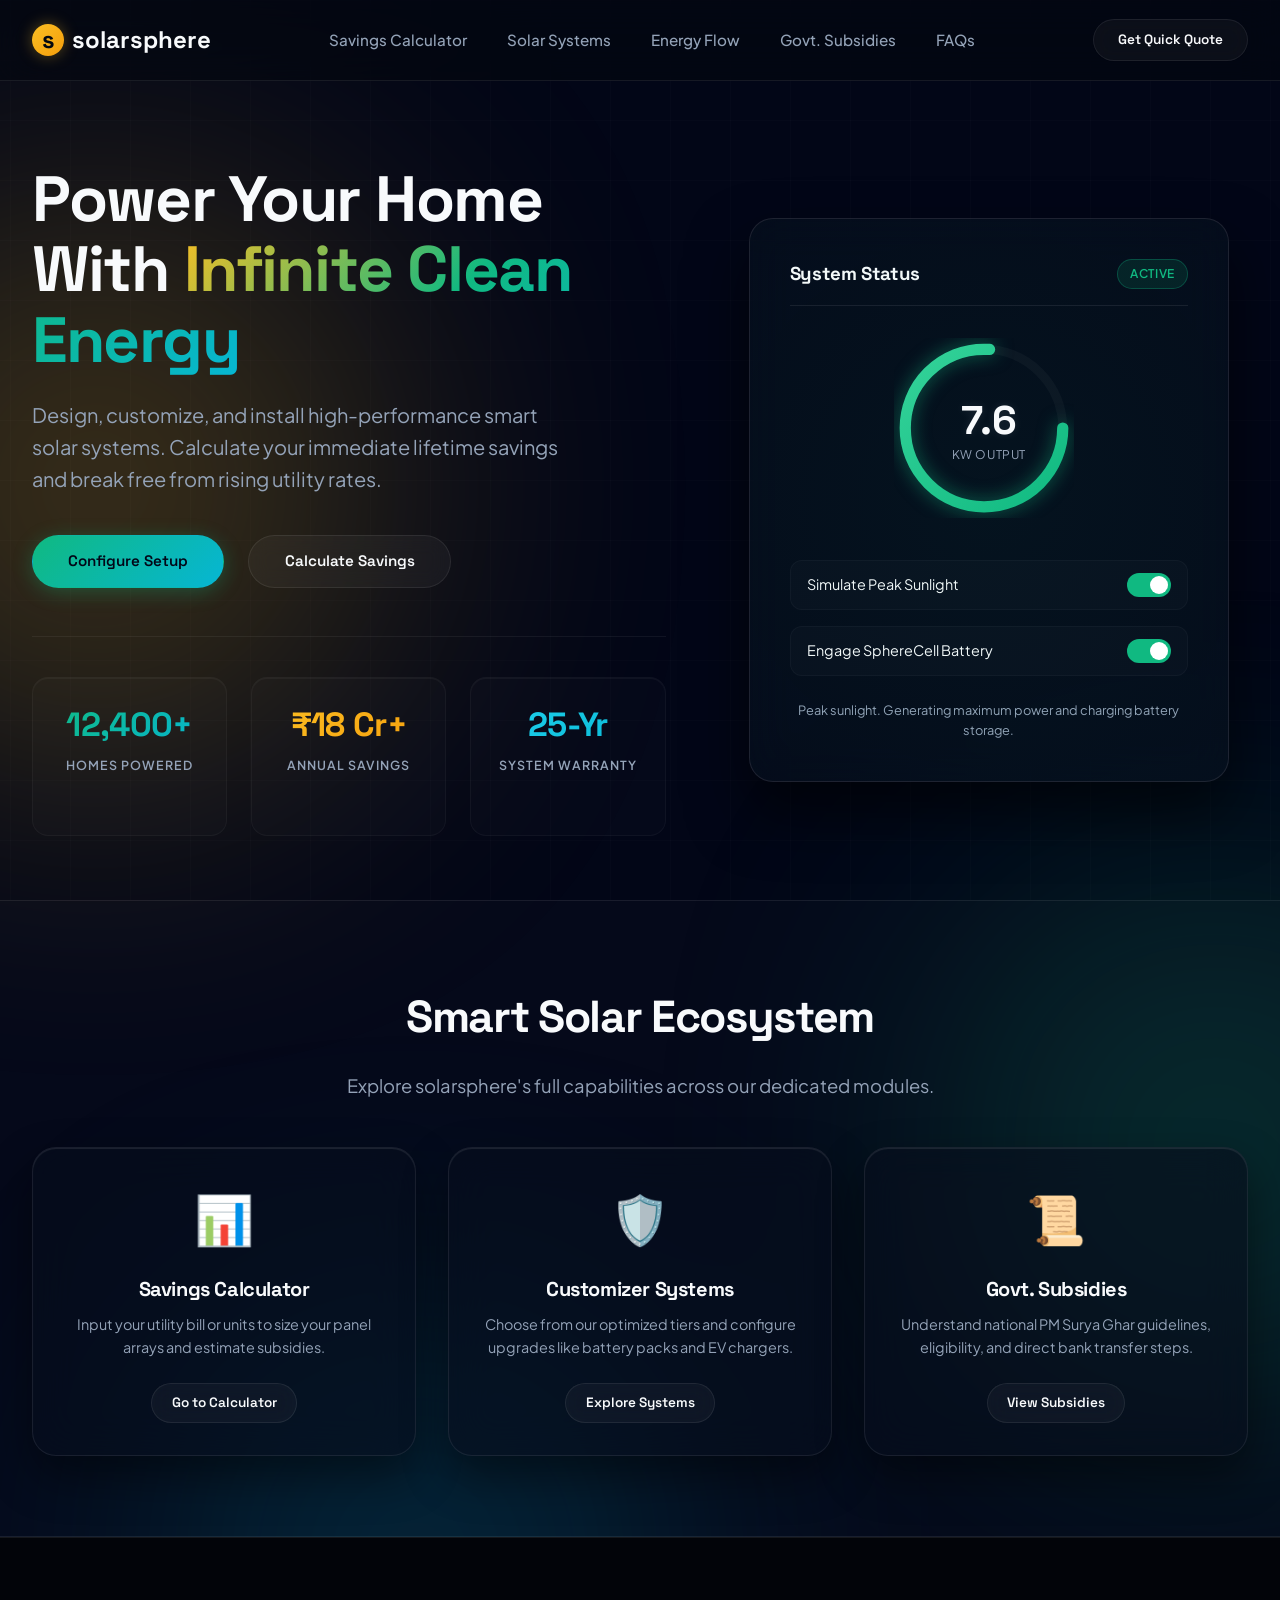
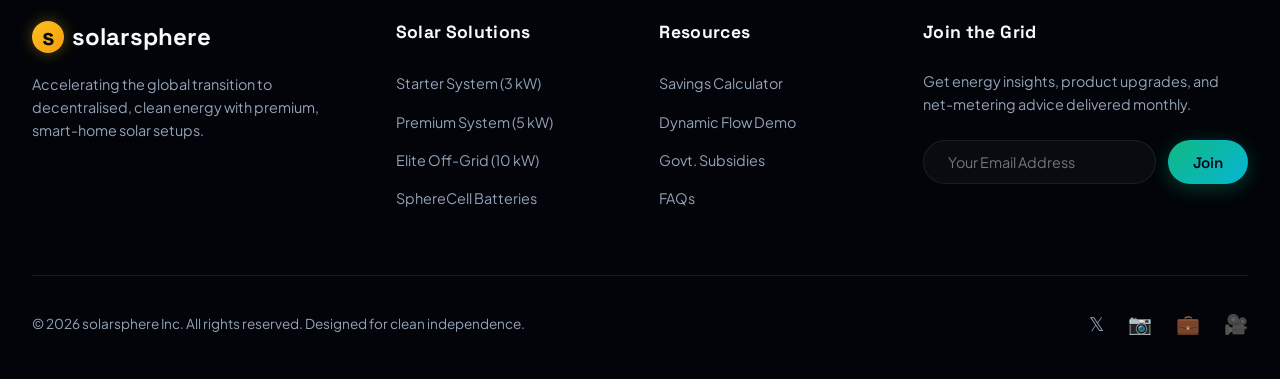
==== index.html @ b98ffb91 "feat: complete visual modernization of solarsphere e-commerce multi-page solar site in INR" ====
<!DOCTYPE html>
<html lang="en">
<head>
  <meta charset="UTF-8">
  <meta name="viewport" content="width=device-width, initial-scale=1.0">
  <meta name="description" content="Explore and purchase high-efficiency, premium solar setups with solarsphere. Calculate your savings, customize your off-grid system, and schedule a professional installation.">
  <title>solarsphere | Premium Home Solar & Energy Storage Systems</title>
  <link rel="stylesheet" href="styles.css?v=2.0">
</head>
<body>

  <!-- Background Glowing Orbs -->
  <div class="glow-orb orb-1"></div>
  <div class="glow-orb orb-2"></div>
  <div class="glow-orb orb-3"></div>

  <!-- HEADER / NAVIGATION -->
  <header>
    <div class="container nav-container">
      <a href="index.html" class="logo">
        <div class="logo-icon">s</div>
        <span>solarsphere</span>
      </a>
      <ul class="nav-links">
        <li><a href="calculator.html">Savings Calculator</a></li>
        <li><a href="configurator.html">Solar Systems</a></li>
        <li><a href="visualizer.html">Energy Flow</a></li>
        <li><a href="subsidies.html">Govt. Subsidies</a></li>
        <li><a href="faq.html">FAQs</a></li>
      </ul>
      <a href="calculator.html" class="btn btn-secondary" style="padding: 0.6rem 1.5rem; font-size: 0.85rem;">Get Quick Quote</a>
    </div>
  </header>

  <!-- HERO SECTION -->
  <section class="hero" id="home">
    <div class="container hero-grid">
      <div class="hero-content">
        <h1>Power Your Home With <span class="text-gradient">Infinite Clean Energy</span></h1>
        <p>Design, customize, and install high-performance smart solar systems. Calculate your immediate lifetime savings and break free from rising utility rates.</p>
        
        <div class="hero-buttons">
          <a href="configurator.html" class="btn btn-primary">Configure Setup</a>
          <a href="calculator.html" class="btn btn-secondary">Calculate Savings</a>
        </div>

        <div class="hero-stats">
          <div class="hero-stat-item">
            <h3>12,400+</h3>
            <p>Homes Powered</p>
          </div>
          <div class="hero-stat-item">
            <h3>₹18 Cr+</h3>
            <p>Annual Savings</p>
          </div>
          <div class="hero-stat-item">
            <h3>25-Yr</h3>
            <p>System Warranty</p>
          </div>
        </div>
      </div>

      <div class="hero-visual">
        <div class="glass-card hero-card">
          <div class="hero-card-header">
            <h3>System Status</h3>
            <span class="badge" id="hero-status-badge">Active</span>
          </div>

          <div class="energy-dial">
            <svg class="dial-svg" width="180" height="180" viewBox="0 0 160 160">
              <defs>
                <linearGradient id="emerald-grad" x1="0%" y1="0%" x2="100%" y2="100%">
                  <stop offset="0%" stop-color="#34d399" />
                  <stop offset="100%" stop-color="#10b981" />
                </linearGradient>
              </defs>
              <circle class="dial-bg" cx="80" cy="80" r="70" />
              <circle class="dial-fill" id="hero-dial-fill" cx="80" cy="80" r="70" />
            </svg>
            <div class="dial-text">
              <div class="dial-value" id="hero-dial-val">5.8</div>
              <div class="dial-label">kW Output</div>
            </div>
          </div>

          <div class="quick-customizer">
            <div class="quick-customizer-item">
              <span>Simulate Peak Sunlight</span>
              <label class="toggle-switch">
                <input type="checkbox" id="peak-sun-toggle" checked>
                <span class="slider"></span>
              </label>
            </div>
            <div class="quick-customizer-item">
              <span>Engage SphereCell Battery</span>
              <label class="toggle-switch">
                <input type="checkbox" id="battery-toggle" checked>
                <span class="slider"></span>
              </label>
            </div>
            <div style="text-align: center; margin-top: 0.5rem; font-size: 0.8rem; color: var(--color-text-muted);" id="hero-helper-txt">
              Generating clean solar power. Excess is charging the battery.
            </div>
          </div>
        </div>
      </div>
    </div>
  </section>

  <!-- FEATURES CALLOUT SECTION -->
  <section class="testimonials" style="background: rgba(255, 255, 255, 0.01); border-top: 1px solid var(--border-light); border-bottom: 1px solid var(--border-light); padding: 5rem 0;">
    <div class="container">
      <div class="section-header" style="margin-bottom: 3rem;">
        <h2>Smart Solar Ecosystem</h2>
        <p>Explore solarsphere's full capabilities across our dedicated modules.</p>
      </div>
      <div class="testimonials-grid" style="display: grid; grid-template-columns: repeat(3, 1fr); gap: 2rem;">
        <div class="glass-card" style="text-align: center; padding: 2rem;">
          <div style="font-size: 3rem; margin-bottom: 1rem;">📊</div>
          <h3 style="margin-bottom: 0.5rem; font-size: 1.25rem;">Savings Calculator</h3>
          <p style="color: var(--color-text-muted); font-size: 0.9rem; margin-bottom: 1.5rem;">Input your utility bill or units to size your panel arrays and estimate subsidies.</p>
          <a href="calculator.html" class="btn btn-secondary" style="padding: 0.5rem 1.2rem; font-size: 0.85rem;">Go to Calculator</a>
        </div>
        <div class="glass-card" style="text-align: center; padding: 2rem;">
          <div style="font-size: 3rem; margin-bottom: 1rem;">🛡️</div>
          <h3 style="margin-bottom: 0.5rem; font-size: 1.25rem;">Customizer Systems</h3>
          <p style="color: var(--color-text-muted); font-size: 0.9rem; margin-bottom: 1.5rem;">Choose from our optimized tiers and configure upgrades like battery packs and EV chargers.</p>
          <a href="configurator.html" class="btn btn-secondary" style="padding: 0.5rem 1.2rem; font-size: 0.85rem;">Explore Systems</a>
        </div>
        <div class="glass-card" style="text-align: center; padding: 2rem;">
          <div style="font-size: 3rem; margin-bottom: 1rem;">📜</div>
          <h3 style="margin-bottom: 0.5rem; font-size: 1.25rem;">Govt. Subsidies</h3>
          <p style="color: var(--color-text-muted); font-size: 0.9rem; margin-bottom: 1.5rem;">Understand national PM Surya Ghar guidelines, eligibility, and direct bank transfer steps.</p>
          <a href="subsidies.html" class="btn btn-secondary" style="padding: 0.5rem 1.2rem; font-size: 0.85rem;">View Subsidies</a>
        </div>
      </div>
    </div>
  </section>

  <!-- FOOTER -->
  <footer>
    <div class="container">
      <div class="footer-grid">
        <div class="footer-col">
          <a href="index.html" class="logo footer-logo">
            <div class="logo-icon">s</div>
            <span>solarsphere</span>
          </a>
          <p>Accelerating the global transition to decentralised, clean energy with premium, smart-home solar setups.</p>
        </div>

        <div class="footer-col">
          <h4>Solar Solutions</h4>
          <ul class="footer-links">
            <li><a href="configurator.html">Starter System (3 kW)</a></li>
            <li><a href="configurator.html">Premium System (5 kW)</a></li>
            <li><a href="configurator.html">Elite Off-Grid (10 kW)</a></li>
            <li><a href="configurator.html">SphereCell Batteries</a></li>
          </ul>
        </div>

        <div class="footer-col">
          <h4>Resources</h4>
          <ul class="footer-links">
            <li><a href="calculator.html">Savings Calculator</a></li>
            <li><a href="visualizer.html">Dynamic Flow Demo</a></li>
            <li><a href="subsidies.html">Govt. Subsidies</a></li>
            <li><a href="faq.html">FAQs</a></li>
          </ul>
        </div>

        <div class="footer-col">
          <h4>Join the Grid</h4>
          <p>Get energy insights, product upgrades, and net-metering advice delivered monthly.</p>
          <form class="newsletter-form" onsubmit="event.preventDefault(); alert('Subscribed to solarsphere Newsletter!');">
            <input type="email" placeholder="Your Email Address" class="newsletter-input" required>
            <button class="btn btn-primary" style="padding: 0 1.5rem;">Join</button>
          </form>
        </div>
      </div>

      <div class="footer-bottom">
        <span>&copy; 2026 solarsphere Inc. All rights reserved. Designed for clean independence.</span>
        <div class="footer-socials">
          <a href="#">𝕏</a>
          <a href="#">📷</a>
          <a href="#">💼</a>
          <a href="#">🎥</a>
        </div>
      </div>
    </div>
  </footer>

  <script src="app.js?v=2.0"></script>
</body>
</html>
---- styles.css ----
@import url('https://fonts.googleapis.com/css2?family=Plus+Jakarta+Sans:wght@300;400;500;600;700&family=Space+Grotesk:wght@400;500;600;700&display=swap');

/* --- CUSTOM VARIABLES & THEME --- */
:root {
  --font-body: 'Plus Jakarta Sans', sans-serif;
  --font-title: 'Space Grotesk', sans-serif;

  /* Colors */
  --bg-dark: #020617;
  --bg-card: rgba(8, 14, 29, 0.6);
  --bg-card-hover: rgba(14, 23, 46, 0.75);
  --border-light: rgba(255, 255, 255, 0.08);
  --border-light-hover: rgba(255, 255, 255, 0.16);
  
  --color-text-main: #f8fafc;
  --color-text-muted: #94a3b8;
  
  /* Accents */
  --solar-gold: #fbbf24;
  --solar-gold-glow: rgba(251, 191, 36, 0.35);
  --electric-emerald: #10b981;
  --electric-emerald-glow: rgba(16, 185, 129, 0.35);
  --grid-cyan: #06b6d4;
  --grid-cyan-glow: rgba(6, 182, 212, 0.35);
  --accent-purple: #8b5cf6;
  --accent-purple-glow: rgba(139, 92, 246, 0.35);

  --gradient-gold: linear-gradient(135deg, #fbbf24 0%, #f59e0b 100%);
  --gradient-emerald: linear-gradient(135deg, #34d399 0%, #10b981 100%);
  --gradient-cyan: linear-gradient(135deg, #22d3ee 0%, #06b6d4 100%);
  --gradient-purple: linear-gradient(135deg, #a78bfa 0%, #8b5cf6 100%);
  --gradient-tech: linear-gradient(135deg, #10b981 0%, #06b6d4 100%);
  --gradient-hero: linear-gradient(135deg, #fbbf24 0%, #10b981 50%, #06b6d4 100%);

  /* Transitions */
  --transition-smooth: all 0.5s cubic-bezier(0.16, 1, 0.3, 1);
  --transition-fast: all 0.25s cubic-bezier(0.4, 0, 0.2, 1);
}

/* --- BASE STYLES --- */
* {
  box-sizing: border-box;
  margin: 0;
  padding: 0;
}

html {
  scroll-behavior: smooth;
  scrollbar-width: thin;
  scrollbar-color: rgba(255, 255, 255, 0.2) var(--bg-dark);
}

body {
  background-color: var(--bg-dark);
  color: var(--color-text-main);
  font-family: var(--font-body);
  line-height: 1.6;
  overflow-x: hidden;
  position: relative;
}

/* Background Tech Grid Overlay */
body::before {
  content: '';
  position: fixed;
  top: 0;
  left: 0;
  width: 100vw;
  height: 100vh;
  background-image: 
    linear-gradient(rgba(255, 255, 255, 0.015) 1px, transparent 1px),
    linear-gradient(90deg, rgba(255, 255, 255, 0.015) 1px, transparent 1px);
  background-size: 60px 60px;
  background-position: center;
  pointer-events: none;
  z-index: 0;
}

/* Custom Scrollbar for Chrome/Safari/Edge */
body::-webkit-scrollbar {
  width: 8px;
}
body::-webkit-scrollbar-track {
  background: var(--bg-dark);
}
body::-webkit-scrollbar-thumb {
  background: rgba(255, 255, 255, 0.15);
  border-radius: 4px;
}
body::-webkit-scrollbar-thumb:hover {
  background: rgba(255, 255, 255, 0.3);
}

/* Background Glowing Orbs & Floating Animations */
@keyframes float-orb-1 {
  0% { transform: translate(0, 0) scale(1); }
  50% { transform: translate(60px, -80px) scale(1.1); }
  100% { transform: translate(0, 0) scale(1); }
}
@keyframes float-orb-2 {
  0% { transform: translate(0, 0) scale(1); }
  50% { transform: translate(-80px, 60px) scale(0.9); }
  100% { transform: translate(0, 0) scale(1); }
}
@keyframes float-orb-3 {
  0% { transform: translate(0, 0) scale(1); }
  50% { transform: translate(50px, 50px) scale(1.05); }
  100% { transform: translate(0, 0) scale(1); }
}

.glow-orb {
  position: absolute;
  border-radius: 50%;
  filter: blur(140px);
  z-index: 0;
  pointer-events: none;
  opacity: 0.25;
}
.orb-1 {
  top: 10%;
  left: -15%;
  width: 45vw;
  height: 45vw;
  background: var(--solar-gold);
  animation: float-orb-1 25s infinite ease-in-out;
}
.orb-2 {
  top: 45%;
  right: -15%;
  width: 40vw;
  height: 40vw;
  background: var(--electric-emerald);
  animation: float-orb-2 30s infinite ease-in-out;
}
.orb-3 {
  bottom: 10%;
  left: 15%;
  width: 35vw;
  height: 35vw;
  background: var(--grid-cyan);
  animation: float-orb-3 20s infinite ease-in-out;
}

/* Container */
.container {
  max-width: 1280px;
  margin: 0 auto;
  padding: 0 2rem;
  position: relative;
  z-index: 1;
}

/* Headers & Typography */
h1, h2, h3, h4, h5 {
  font-family: var(--font-title);
  font-weight: 700;
  letter-spacing: -0.02em;
}

.text-gradient {
  background: var(--gradient-hero);
  -webkit-background-clip: text;
  -webkit-text-fill-color: transparent;
  background-clip: text;
}

/* Button & UI Accents */
.btn {
  display: inline-flex;
  align-items: center;
  justify-content: center;
  padding: 0.85rem 2.2rem;
  border-radius: 50px;
  font-family: var(--font-title);
  font-weight: 600;
  font-size: 0.95rem;
  text-decoration: none;
  cursor: pointer;
  transition: var(--transition-smooth);
  border: 1px solid transparent;
  gap: 0.5rem;
  position: relative;
  overflow: hidden;
  z-index: 1;
}

.btn::after {
  content: '';
  position: absolute;
  top: -50%;
  left: -60%;
  width: 30%;
  height: 200%;
  background: rgba(255, 255, 255, 0.25);
  transform: rotate(30deg);
  transition: none;
  pointer-events: none;
  z-index: -1;
}

.btn:hover::after {
  left: 150%;
  transition: all 0.8s cubic-bezier(0.19, 1, 0.22, 1);
}

.btn-primary {
  background: var(--gradient-tech);
  color: #020617;
  box-shadow: 0 4px 20px rgba(16, 185, 129, 0.3);
}
.btn-primary:hover {
  transform: translateY(-3px);
  box-shadow: 0 8px 25px rgba(16, 185, 129, 0.45), 0 0 15px rgba(6, 182, 212, 0.3);
  filter: brightness(1.1);
}

.btn-secondary {
  background: rgba(255, 255, 255, 0.04);
  color: var(--color-text-main);
  border-color: var(--border-light);
  backdrop-filter: blur(10px);
  -webkit-backdrop-filter: blur(10px);
}
.btn-secondary:hover {
  background: rgba(255, 255, 255, 0.08);
  border-color: var(--border-light-hover);
  transform: translateY(-3px);
  box-shadow: 0 6px 20px rgba(0, 0, 0, 0.4);
}

.btn-gold {
  background: var(--gradient-gold);
  color: #020617;
  box-shadow: 0 4px 20px rgba(251, 191, 36, 0.3);
}
.btn-gold:hover {
  transform: translateY(-3px);
  box-shadow: 0 8px 25px rgba(251, 191, 36, 0.45);
  filter: brightness(1.1);
}

/* Section Header */
.section-header {
  text-align: center;
  margin-bottom: 4rem;
}
.section-header h2 {
  font-size: 2.8rem;
  margin-bottom: 1.2rem;
  letter-spacing: -0.03em;
}
.section-header p {
  color: var(--color-text-muted);
  max-width: 600px;
  margin: 0 auto;
  font-size: 1.15rem;
  line-height: 1.5;
}

/* Glass Card */
.glass-card {
  background: var(--bg-card);
  backdrop-filter: blur(20px);
  -webkit-backdrop-filter: blur(20px);
  border: 1px solid var(--border-light);
  border-radius: 24px;
  padding: 2.5rem;
  box-shadow: inset 0 1px 1px rgba(255, 255, 255, 0.1), 0 20px 45px rgba(0, 0, 0, 0.45);
  transition: var(--transition-smooth);
}
.glass-card:hover {
  border-color: var(--border-light-hover);
  background: var(--bg-card-hover);
  transform: translateY(-4px);
  box-shadow: inset 0 1px 2px rgba(255, 255, 255, 0.15), 0 25px 55px rgba(0, 0, 0, 0.55), 0 0 20px rgba(255, 255, 255, 0.02);
}

/* --- HEADER / NAVIGATION --- */
header {
  position: fixed;
  top: 0;
  left: 0;
  width: 100%;
  z-index: 100;
  background: rgba(4, 8, 16, 0.6);
  backdrop-filter: blur(20px);
  -webkit-backdrop-filter: blur(20px);
  border-bottom: 1px solid var(--border-light);
}

.nav-container {
  display: flex;
  justify-content: space-between;
  align-items: center;
  height: 80px;
}

.logo {
  font-family: var(--font-title);
  font-size: 1.5rem;
  font-weight: 700;
  display: flex;
  align-items: center;
  gap: 0.5rem;
  color: var(--color-text-main);
  text-decoration: none;
}
.logo-icon {
  background: var(--gradient-gold);
  width: 32px;
  height: 32px;
  border-radius: 50%;
  display: flex;
  align-items: center;
  justify-content: center;
  font-weight: bold;
  color: #040810;
  box-shadow: 0 0 15px var(--solar-gold-glow);
}

.nav-links {
  display: flex;
  list-style: none;
  gap: 2.5rem;
}
.nav-links a {
  color: var(--color-text-muted);
  text-decoration: none;
  font-weight: 500;
  transition: var(--transition-fast);
  font-size: 0.95rem;
}
.nav-links a:hover {
  color: var(--color-text-main);
}

/* --- HERO SECTION --- */
.hero {
  min-height: 100vh;
  display: flex;
  align-items: center;
  padding-top: 100px;
  position: relative;
}

.hero-grid {
  display: grid;
  grid-template-columns: 1.1fr 0.9fr;
  gap: 4rem;
  align-items: center;
  width: 100%;
}

.hero-content h1 {
  font-size: 4rem;
  line-height: 1.1;
  margin-bottom: 1.5rem;
}
.hero-content p {
  font-size: 1.25rem;
  color: var(--color-text-muted);
  margin-bottom: 2.5rem;
  max-width: 550px;
}

.hero-buttons {
  display: flex;
  gap: 1.5rem;
  margin-bottom: 3rem;
}

.hero-stats {
  display: grid;
  grid-template-columns: repeat(3, 1fr);
  gap: 1.5rem;
  border-top: 1px solid rgba(255, 255, 255, 0.06);
  padding-top: 2.5rem;
  margin-top: 1rem;
}
.hero-stat-item {
  background: rgba(255, 255, 255, 0.015);
  border: 1px solid rgba(255, 255, 255, 0.04);
  padding: 1.2rem 0.8rem;
  border-radius: 16px;
  text-align: center;
  box-shadow: inset 0 1px 1px rgba(255, 255, 255, 0.05);
  transition: var(--transition-smooth);
}
.hero-stat-item:hover {
  background: rgba(255, 255, 255, 0.04);
  border-color: rgba(255, 255, 255, 0.1);
  transform: translateY(-3px);
  box-shadow: inset 0 1px 2px rgba(255, 255, 255, 0.10), 0 10px 20px rgba(0, 0, 0, 0.2);
}
.hero-stat-item h3 {
  font-size: 2.1rem;
  font-weight: 700;
  background: var(--gradient-tech);
  -webkit-background-clip: text;
  -webkit-text-fill-color: transparent;
  background-clip: text;
  margin-bottom: 0.3rem;
  letter-spacing: -0.02em;
}
.hero-stat-item:nth-child(2) h3 {
  background: var(--gradient-gold);
  -webkit-background-clip: text;
  -webkit-text-fill-color: transparent;
}
.hero-stat-item:nth-child(3) h3 {
  background: var(--gradient-cyan);
  -webkit-background-clip: text;
  -webkit-text-fill-color: transparent;
}
.hero-stat-item p {
  font-size: 0.78rem;
  color: var(--color-text-muted);
  text-transform: uppercase;
  letter-spacing: 0.08em;
  font-weight: 600;
}

.hero-visual {
  position: relative;
  display: flex;
  justify-content: center;
  align-items: center;
}

/* Custom interactive mockup on hero */
.hero-card {
  width: 100%;
  max-width: 480px;
  border: 1px solid rgba(255, 255, 255, 0.1);
  box-shadow: 0 30px 60px rgba(0, 0, 0, 0.6);
  position: relative;
  overflow: hidden;
}
.hero-card::before {
  content: '';
  position: absolute;
  top: -50%;
  left: -50%;
  width: 200%;
  height: 200%;
  background: radial-gradient(circle, rgba(16, 185, 129, 0.05) 0%, transparent 70%);
  pointer-events: none;
}
.hero-card-header {
  display: flex;
  justify-content: space-between;
  align-items: center;
  border-bottom: 1px solid var(--border-light);
  padding-bottom: 1rem;
  margin-bottom: 1.5rem;
}
.hero-card-header .badge {
  background: rgba(16, 185, 129, 0.15);
  color: var(--electric-emerald);
  padding: 0.25rem 0.75rem;
  border-radius: 50px;
  font-size: 0.75rem;
  font-weight: 600;
  letter-spacing: 0.05em;
  text-transform: uppercase;
}

@keyframes rotate-dial {
  from { transform: rotate(-90deg); }
  to { transform: rotate(270deg); }
}

@keyframes breathe-glow {
  0%, 100% { opacity: 0.85; box-shadow: 0 0 8px rgba(16, 185, 129, 0.4); }
  50% { opacity: 1; box-shadow: 0 0 18px rgba(16, 185, 129, 0.8); }
}

.energy-dial {
  position: relative;
  width: 190px;
  height: 190px;
  margin: 2rem auto;
}
.dial-svg {
  animation: rotate-dial 300s linear infinite;
  transform-origin: center;
}
.dial-bg {
  fill: none;
  stroke: rgba(255, 255, 255, 0.03);
  stroke-width: 8;
}
.dial-fill {
  fill: none;
  stroke: url(#emerald-grad);
  stroke-width: 10;
  stroke-linecap: round;
  stroke-dasharray: 440;
  stroke-dashoffset: 132; /* 70% fill */
  transition: var(--transition-smooth);
  filter: drop-shadow(0 0 8px rgba(16, 185, 129, 0.5));
}
.dial-text {
  position: absolute;
  top: 50%;
  left: 50%;
  transform: translate(-50%, -50%);
  text-align: center;
  z-index: 2;
}
.dial-value {
  font-family: var(--font-title);
  font-size: 2.5rem;
  font-weight: 700;
  color: var(--color-text-main);
  line-height: 1;
  text-shadow: 0 0 10px rgba(255, 255, 255, 0.1);
}
.dial-label {
  font-size: 0.75rem;
  color: var(--color-text-muted);
  text-transform: uppercase;
  margin-top: 4px;
  letter-spacing: 0.05em;
}

#hero-status-badge {
  animation: breathe-glow 2s infinite ease-in-out;
  border: 1px solid rgba(16, 185, 129, 0.3);
}

.quick-customizer {
  display: flex;
  flex-direction: column;
  gap: 1rem;
}
.quick-customizer-item {
  display: flex;
  justify-content: space-between;
  align-items: center;
  padding: 0.75rem 1rem;
  background: rgba(255, 255, 255, 0.02);
  border-radius: 12px;
  border: 1px solid rgba(255, 255, 255, 0.03);
}
.quick-customizer-item span {
  font-size: 0.9rem;
}
.toggle-switch {
  position: relative;
  width: 44px;
  height: 24px;
}
.toggle-switch input {
  opacity: 0;
  width: 0;
  height: 0;
}
.slider {
  position: absolute;
  cursor: pointer;
  top: 0;
  left: 0;
  right: 0;
  bottom: 0;
  background-color: rgba(255, 255, 255, 0.1);
  transition: var(--transition-fast);
  border-radius: 24px;
}
.slider:before {
  position: absolute;
  content: "";
  height: 18px;
  width: 18px;
  left: 3px;
  bottom: 3px;
  background-color: white;
  transition: var(--transition-fast);
  border-radius: 50%;
}
input:checked + .slider {
  background-color: var(--electric-emerald);
}
input:checked + .slider:before {
  transform: translateX(20px);
}

/* --- SOLAR CALCULATOR --- */
.calculator {
  padding: 8rem 0;
  background: radial-gradient(circle at 30% 30%, rgba(245, 158, 11, 0.03) 0%, transparent 60%);
}

.calc-grid {
  display: grid;
  grid-template-columns: 1fr 1.1fr;
  gap: 3.5rem;
  align-items: start;
}

.calc-inputs {
  display: flex;
  flex-direction: column;
  gap: 2.2rem;
}

/* Calculator Mode Toggle Switch */
.input-toggle-container {
  display: flex;
  background: rgba(255, 255, 255, 0.02);
  border: 1px solid var(--border-light);
  border-radius: 12px;
  padding: 0.25rem;
}
.toggle-btn {
  flex: 1;
  background: none;
  border: none;
  color: var(--color-text-muted);
  font-family: var(--font-title);
  font-size: 0.85rem;
  font-weight: 600;
  padding: 0.75rem 0;
  border-radius: 9px;
  cursor: pointer;
  transition: var(--transition-fast);
}
.toggle-btn:hover {
  color: var(--color-text-main);
  background: rgba(255, 255, 255, 0.02);
}
.toggle-btn.active {
  background: var(--gradient-gold);
  color: #040810;
  box-shadow: 0 4px 12px rgba(251, 191, 36, 0.15);
}

.input-group {
  display: flex;
  flex-direction: column;
  gap: 0.8rem;
}
.input-header {
  display: flex;
  justify-content: space-between;
  align-items: center;
}
.input-label {
  font-weight: 500;
  font-size: 1rem;
  display: flex;
  align-items: center;
  gap: 0.5rem;
}
.input-value-display {
  font-family: var(--font-title);
  font-size: 1.25rem;
  font-weight: 700;
  color: var(--solar-gold);
  background: rgba(251, 191, 36, 0.08);
  padding: 0.2rem 0.8rem;
  border-radius: 8px;
  border: 1px solid rgba(251, 191, 36, 0.15);
}

/* Custom Range Input Styling */
.range-slider {
  -webkit-appearance: none;
  width: 100%;
  height: 6px;
  border-radius: 10px;
  background: rgba(255, 255, 255, 0.1);
  outline: none;
  transition: var(--transition-fast);
}
.range-slider::-webkit-slider-thumb {
  -webkit-appearance: none;
  appearance: none;
  width: 22px;
  height: 22px;
  border-radius: 50%;
  background: var(--gradient-gold);
  cursor: pointer;
  box-shadow: 0 0 10px var(--solar-gold-glow);
  transition: var(--transition-fast);
}
.range-slider::-webkit-slider-thumb:hover {
  transform: scale(1.2);
  box-shadow: 0 0 15px var(--solar-gold);
}
.range-slider::-moz-range-thumb {
  width: 22px;
  height: 22px;
  border: none;
  border-radius: 50%;
  background: var(--gradient-gold);
  cursor: pointer;
  box-shadow: 0 0 10px var(--solar-gold-glow);
  transition: var(--transition-fast);
}
.range-slider::-moz-range-thumb:hover {
  transform: scale(1.2);
  box-shadow: 0 0 15px var(--solar-gold);
}

/* Radio Cards (Roof Type Selector) */
.roof-selector {
  display: grid;
  grid-template-columns: repeat(3, 1fr);
  gap: 1rem;
}
.roof-card {
  background: rgba(255, 255, 255, 0.02);
  border: 1px solid var(--border-light);
  border-radius: 16px;
  padding: 1.2rem 1rem;
  text-align: center;
  cursor: pointer;
  transition: var(--transition-smooth);
}
.roof-card:hover {
  border-color: rgba(255, 255, 255, 0.2);
  background: rgba(255, 255, 255, 0.04);
}
.roof-card input[type="radio"] {
  display: none;
}
.roof-card.active {
  border-color: var(--solar-gold);
  background: rgba(251, 191, 36, 0.05);
  box-shadow: 0 0 15px rgba(251, 191, 36, 0.1);
}
.roof-icon {
  font-size: 1.8rem;
  margin-bottom: 0.5rem;
  display: block;
}
.roof-card span {
  font-size: 0.85rem;
  font-weight: 600;
  color: var(--color-text-muted);
}
.roof-card.active span {
  color: var(--color-text-main);
}

/* Calc Outputs Panel */
.calc-outputs {
  display: flex;
  flex-direction: column;
  justify-content: space-between;
  height: 100%;
}
.calc-outputs-header {
  display: flex;
  justify-content: space-between;
  align-items: center;
  margin-bottom: 2rem;
  border-bottom: 1px solid var(--border-light);
  padding-bottom: 1rem;
}
.calc-outputs h3 {
  font-size: 1.5rem;
  margin: 0;
}
.subsidy-badge-mini {
  display: inline-flex;
  align-items: center;
  gap: 0.4rem;
  background: rgba(251, 191, 36, 0.08);
  border: 1px solid rgba(251, 191, 36, 0.25);
  padding: 0.35rem 0.8rem;
  border-radius: 50px;
  font-size: 0.75rem;
  color: var(--solar-gold);
  font-weight: 600;
  text-transform: uppercase;
  letter-spacing: 0.04em;
  box-shadow: 0 0 10px rgba(251, 191, 36, 0.05);
  animation: breathe-glow 2s infinite ease-in-out;
}

.outputs-grid {
  display: grid;
  grid-template-columns: repeat(2, 1fr);
  gap: 1.5rem;
  margin-bottom: 2.5rem;
}
.output-box {
  background: rgba(255, 255, 255, 0.01);
  border: 1px solid rgba(255, 255, 255, 0.04);
  border-radius: 20px;
  padding: 1.5rem 1.25rem;
  position: relative;
  overflow: hidden;
  box-shadow: inset 0 1px 1px rgba(255, 255, 255, 0.03), 0 10px 25px rgba(0, 0, 0, 0.2);
  transition: var(--transition-smooth);
}
.output-box:hover {
  background: rgba(255, 255, 255, 0.03);
  border-color: rgba(255, 255, 255, 0.08);
  transform: translateY(-2px);
  box-shadow: inset 0 1px 2px rgba(255, 255, 255, 0.05), 0 15px 35px rgba(0, 0, 0, 0.3);
}
.output-box::after {
  content: '';
  position: absolute;
  bottom: 0;
  left: 0;
  width: 100%;
  height: 3px;
}
.box-savings::after { background: var(--gradient-emerald); }
.box-size::after { background: var(--gradient-gold); }
.box-payback::after { background: var(--gradient-cyan); }
.box-offset::after { background: var(--gradient-purple); }

.output-label {
  font-size: 0.78rem;
  color: var(--color-text-muted);
  text-transform: uppercase;
  letter-spacing: 0.06em;
  margin-bottom: 0.5rem;
  display: block;
  font-weight: 600;
}
.output-value {
  font-family: var(--font-title);
  font-size: 2.2rem;
  font-weight: 700;
  line-height: 1.1;
  margin-bottom: 0.2rem;
}
.box-savings .output-value {
  color: var(--electric-emerald);
  text-shadow: 0 0 12px rgba(16, 185, 129, 0.25);
}
.box-size .output-value {
  color: var(--solar-gold);
  text-shadow: 0 0 12px rgba(251, 191, 36, 0.2);
}
.box-payback .output-value {
  color: var(--grid-cyan);
  text-shadow: 0 0 12px rgba(6, 182, 212, 0.2);
}
.box-offset .output-value {
  color: var(--accent-purple);
  text-shadow: 0 0 12px rgba(139, 92, 246, 0.2);
}

.output-sub {
  font-size: 0.75rem;
  color: var(--color-text-muted);
  margin-top: 4px;
}

.calc-note {
  font-size: 0.8rem;
  color: var(--color-text-muted);
  text-align: center;
  margin-top: 1.5rem;
}

/* --- PRODUCT CONFIGURATOR --- */
.configurator {
  padding: 8rem 0;
  background: radial-gradient(circle at 70% 60%, rgba(16, 185, 129, 0.02) 0%, transparent 60%);
}

.catalog-grid {
  display: grid;
  grid-template-columns: repeat(3, 1fr);
  gap: 2rem;
  margin-bottom: 4rem;
}

.catalog-card {
  display: flex;
  flex-direction: column;
  position: relative;
  overflow: hidden;
  border-color: rgba(255, 255, 255, 0.05);
  box-shadow: inset 0 1px 1px rgba(255, 255, 255, 0.02), 0 15px 35px rgba(0, 0, 0, 0.3);
  transition: transform 0.5s cubic-bezier(0.16, 1, 0.3, 1), border-color 0.4s ease, box-shadow 0.4s ease, background-color 0.4s ease;
}
.catalog-card:hover {
  transform: translateY(-8px);
  border-color: rgba(255, 255, 255, 0.12);
  box-shadow: inset 0 1px 2px rgba(255, 255, 255, 0.05), 0 25px 50px rgba(0, 0, 0, 0.5);
}

/* Specific glows for selection */
#package-starter.popular {
  border-color: var(--electric-emerald);
  box-shadow: inset 0 1px 2px rgba(255, 255, 255, 0.1), 0 15px 40px rgba(16, 185, 129, 0.25), 0 0 10px rgba(16, 185, 129, 0.1);
  background: rgba(16, 185, 129, 0.03);
}
#package-premium.popular {
  border-color: var(--solar-gold);
  box-shadow: inset 0 1px 2px rgba(255, 255, 255, 0.1), 0 15px 40px rgba(251, 191, 36, 0.25), 0 0 10px rgba(251, 191, 36, 0.1);
  background: rgba(251, 191, 36, 0.02);
}
#package-elite.popular {
  border-color: var(--accent-purple);
  box-shadow: inset 0 1px 2px rgba(255, 255, 255, 0.1), 0 15px 40px rgba(139, 92, 246, 0.25), 0 0 10px rgba(139, 92, 246, 0.1);
  background: rgba(139, 92, 246, 0.02);
}

.popular-badge {
  position: absolute;
  top: 1.25rem;
  right: 1.25rem;
  background: var(--gradient-tech);
  color: #020617;
  padding: 0.3rem 0.9rem;
  border-radius: 50px;
  font-size: 0.68rem;
  font-weight: 700;
  letter-spacing: 0.06em;
  text-transform: uppercase;
  box-shadow: 0 4px 12px rgba(16, 185, 129, 0.25);
  z-index: 2;
}

.card-tier {
  font-size: 0.82rem;
  color: var(--electric-emerald);
  font-weight: 700;
  text-transform: uppercase;
  letter-spacing: 0.08em;
  margin-bottom: 0.5rem;
}
.card-title {
  font-size: 1.8rem;
  margin-bottom: 0.75rem;
  letter-spacing: -0.02em;
}
.card-price-container {
  display: flex;
  align-items: baseline;
  margin-bottom: 1.5rem;
}
.card-price {
  font-family: var(--font-title);
  font-size: 2.5rem;
  font-weight: 700;
  color: var(--color-text-main);
}
.card-price-sub {
  color: var(--color-text-muted);
  margin-left: 0.5rem;
  font-size: 0.9rem;
}
.card-desc {
  color: var(--color-text-muted);
  font-size: 0.95rem;
  margin-bottom: 1.5rem;
  min-height: 50px;
}

.card-features {
  list-style: none;
  display: flex;
  flex-direction: column;
  gap: 0.8rem;
  margin-bottom: 2rem;
  border-top: 1px solid var(--border-light);
  padding-top: 1.5rem;
}
.card-features li {
  font-size: 0.9rem;
  display: flex;
  align-items: center;
  gap: 0.6rem;
}
.card-features li::before {
  content: '✓';
  color: var(--electric-emerald);
  font-weight: bold;
}

.btn-card {
  width: 100%;
  margin-top: auto;
}

/* Customizer Add-ons section */
.addons-section {
  border-top: 1px solid var(--border-light);
  padding-top: 4rem;
}
.addons-section h3 {
  font-size: 1.8rem;
  text-align: center;
  margin-bottom: 2.5rem;
}
.addons-grid {
  display: grid;
  grid-template-columns: repeat(3, 1fr);
  gap: 2rem;
}

.addon-card {
  display: flex;
  align-items: center;
  gap: 1.5rem;
  background: rgba(255, 255, 255, 0.015);
  border: 1px solid var(--border-light);
  border-radius: 20px;
  padding: 1.5rem;
  cursor: pointer;
  transition: var(--transition-smooth);
  position: relative;
}
.addon-card:hover {
  border-color: rgba(255, 255, 255, 0.15);
  background: rgba(255, 255, 255, 0.03);
}
.addon-card.selected {
  border-color: var(--electric-emerald);
  background: rgba(16, 185, 129, 0.04);
  box-shadow: 0 0 20px rgba(16, 185, 129, 0.08);
}
.addon-checkbox {
  position: absolute;
  top: 1rem;
  right: 1rem;
  width: 20px;
  height: 20px;
  border: 2px solid var(--border-light);
  border-radius: 50%;
  display: flex;
  align-items: center;
  justify-content: center;
  transition: var(--transition-fast);
}
.addon-card.selected .addon-checkbox {
  border-color: var(--electric-emerald);
  background: var(--electric-emerald);
}
.addon-card.selected .addon-checkbox::after {
  content: '';
  width: 6px;
  height: 10px;
  border: solid #040810;
  border-width: 0 2px 2px 0;
  transform: rotate(45deg) translate(-1px, -1px);
}

.addon-icon {
  font-size: 2.5rem;
  background: rgba(255, 255, 255, 0.03);
  width: 64px;
  height: 64px;
  display: flex;
  align-items: center;
  justify-content: center;
  border-radius: 16px;
  flex-shrink: 0;
  transition: var(--transition-smooth);
}
.addon-card.selected .addon-icon {
  background: rgba(16, 185, 129, 0.15);
  color: var(--electric-emerald);
}
.addon-info h4 {
  font-size: 1.1rem;
  margin-bottom: 0.25rem;
}
.addon-info p {
  font-size: 0.8rem;
  color: var(--color-text-muted);
  margin-bottom: 0.5rem;
}
.addon-price {
  font-family: var(--font-title);
  font-weight: 700;
  color: var(--electric-emerald);
  font-size: 1.05rem;
}

/* --- DYNAMIC ENERGY VISUALIZER --- */
.visualizer {
  padding: 8rem 0;
  background: radial-gradient(circle at 50% 50%, rgba(6, 182, 212, 0.03) 0%, transparent 60%);
}

.vis-container {
  display: grid;
  grid-template-columns: 1fr;
  gap: 3rem;
}

.vis-canvas {
  background: var(--bg-card);
  border: 1px solid var(--border-light);
  border-radius: 24px;
  padding: 3rem;
  display: flex;
  flex-direction: column;
  align-items: center;
  position: relative;
  overflow: hidden;
}

.vis-controls {
  display: flex;
  gap: 1.5rem;
  margin-bottom: 2.5rem;
  z-index: 10;
}
.vis-btn {
  background: rgba(255, 255, 255, 0.03);
  border: 1px solid var(--border-light);
  color: var(--color-text-muted);
  padding: 0.6rem 1.5rem;
  border-radius: 50px;
  font-weight: 600;
  font-size: 0.9rem;
  cursor: pointer;
  transition: var(--transition-fast);
}
.vis-btn:hover {
  background: rgba(255, 255, 255, 0.08);
  color: var(--color-text-main);
}
.vis-btn.active {
  background: rgba(6, 182, 212, 0.15);
  border-color: var(--grid-cyan);
  color: var(--grid-cyan);
  box-shadow: 0 0 15px rgba(6, 182, 212, 0.2);
}

.vis-flow-svg {
  width: 100%;
  max-width: 800px;
  height: auto;
}

/* SVG Energy Flow Animation */
.energy-path {
  fill: none;
  stroke: rgba(255, 255, 255, 0.04);
  stroke-width: 3;
  stroke-dasharray: 6 6;
}
.flow-line {
  fill: none;
  stroke-width: 4;
  stroke-linecap: round;
  stroke-dasharray: 12 15;
  animation: flow-anim 10s linear infinite;
}

/* Color overrides & neon glows for active lines */
.flow-sun-panels { 
  stroke: var(--solar-gold); 
  filter: drop-shadow(0 0 6px var(--solar-gold-glow));
}
.flow-panels-house { 
  stroke: var(--electric-emerald); 
  filter: drop-shadow(0 0 6px var(--electric-emerald-glow));
}
.flow-panels-battery { 
  stroke: var(--electric-emerald); 
  filter: drop-shadow(0 0 6px var(--electric-emerald-glow));
  animation-duration: 7s;
}
.flow-battery-house { 
  stroke: var(--electric-emerald); 
  filter: drop-shadow(0 0 6px var(--electric-emerald-glow));
  animation-duration: 6s;
}
.flow-grid-house { 
  stroke: var(--grid-cyan); 
  filter: drop-shadow(0 0 6px var(--grid-cyan-glow));
  animation-duration: 8s;
}
.flow-house-grid { 
  stroke: var(--grid-cyan); 
  filter: drop-shadow(0 0 6px var(--grid-cyan-glow));
  animation-duration: 8s;
  animation-direction: reverse;
}

@keyframes flow-anim {
  from {
    stroke-dashoffset: 270;
  }
  to {
    stroke-dashoffset: 0;
  }
}

.vis-legend {
  display: flex;
  justify-content: center;
  gap: 2.5rem;
  margin-top: 2rem;
  border-top: 1px solid var(--border-light);
  padding-top: 1.5rem;
  width: 100%;
}
.legend-item {
  display: flex;
  align-items: center;
  gap: 0.6rem;
  font-size: 0.85rem;
  color: var(--color-text-muted);
}
.legend-dot {
  width: 10px;
  height: 10px;
  border-radius: 50%;
}
.dot-solar { background: var(--solar-gold); box-shadow: 0 0 8px var(--solar-gold); }
.dot-clean { background: var(--electric-emerald); box-shadow: 0 0 8px var(--electric-emerald); }
.dot-grid { background: var(--grid-cyan); box-shadow: 0 0 8px var(--grid-cyan); }

/* --- TESTIMONIALS & TRUST --- */
.testimonials {
  padding: 8rem 0;
}
.testimonials-grid {
  display: grid;
  grid-template-columns: repeat(3, 1fr);
  gap: 2rem;
}
.testimonial-card {
  display: flex;
  flex-direction: column;
  justify-content: space-between;
}
.stars {
  color: var(--solar-gold);
  font-size: 1.1rem;
  margin-bottom: 1rem;
}
.testimonial-quote {
  font-size: 1rem;
  color: var(--color-text-main);
  margin-bottom: 2rem;
  font-style: italic;
  line-height: 1.7;
}
.user-info {
  display: flex;
  align-items: center;
  gap: 1rem;
}
.user-avatar {
  width: 48px;
  height: 48px;
  border-radius: 50%;
  background: var(--gradient-tech);
  display: flex;
  align-items: center;
  justify-content: center;
  font-weight: 700;
  font-size: 0.95rem;
  color: #040810;
}
.user-details h4 {
  font-size: 0.95rem;
  margin-bottom: 0.1rem;
}
.user-details p {
  font-size: 0.8rem;
  color: var(--color-text-muted);
}

/* --- FAQs --- */
.faq {
  padding: 8rem 0;
  background: radial-gradient(circle at 10% 80%, rgba(139, 92, 246, 0.02) 0%, transparent 60%);
}

.faq-max-width {
  max-width: 800px;
  margin: 0 auto;
}

.faq-list {
  display: flex;
  flex-direction: column;
  gap: 1.2rem;
}

.faq-item {
  background: var(--bg-card);
  border: 1px solid var(--border-light);
  border-radius: 16px;
  overflow: hidden;
  transition: var(--transition-smooth);
}
.faq-item:hover {
  border-color: rgba(255, 255, 255, 0.15);
}

.faq-trigger {
  width: 100%;
  padding: 1.5rem 2rem;
  background: none;
  border: none;
  text-align: left;
  cursor: pointer;
  display: flex;
  justify-content: space-between;
  align-items: center;
  color: var(--color-text-main);
  font-family: var(--font-title);
  font-size: 1.15rem;
  font-weight: 600;
  gap: 1.5rem;
}
.faq-chevron {
  width: 20px;
  height: 20px;
  display: flex;
  align-items: center;
  justify-content: center;
  transition: transform 0.3s ease;
  font-size: 1.2rem;
  color: var(--color-text-muted);
}
.faq-item.active .faq-chevron {
  transform: rotate(180deg);
  color: var(--solar-gold);
}

.faq-content {
  max-height: 0;
  overflow: hidden;
  transition: max-height 0.3s cubic-bezier(0, 1, 0, 1);
  padding: 0 2rem;
}
.faq-item.active .faq-content {
  max-height: 1000px;
  padding: 0 2rem 1.8rem 2rem;
  transition: max-height 0.5s cubic-bezier(1, 0, 1, 0);
}
.faq-content p {
  color: var(--color-text-muted);
  font-size: 0.95rem;
  line-height: 1.7;
}

/* --- FOOTER --- */
footer {
  background: #020409;
  border-top: 1px solid var(--border-light);
  padding: 5rem 0 2.5rem 0;
  position: relative;
  z-index: 1;
}

.footer-grid {
  display: grid;
  grid-template-columns: 1.2fr 0.8fr 0.8fr 1.2fr;
  gap: 4rem;
  margin-bottom: 4rem;
}

.footer-col h4 {
  font-size: 1.1rem;
  margin-bottom: 1.5rem;
  color: var(--color-text-main);
  letter-spacing: 0.02em;
}

.footer-logo {
  margin-bottom: 1rem;
}
.footer-col p {
  color: var(--color-text-muted);
  font-size: 0.9rem;
  margin-bottom: 1.5rem;
}

.footer-links {
  list-style: none;
  display: flex;
  flex-direction: column;
  gap: 0.8rem;
}
.footer-links a {
  color: var(--color-text-muted);
  text-decoration: none;
  font-size: 0.9rem;
  transition: var(--transition-fast);
}
.footer-links a:hover {
  color: var(--color-text-main);
}

.newsletter-form {
  display: flex;
  gap: 0.75rem;
}
.newsletter-input {
  flex-grow: 1;
  background: rgba(255, 255, 255, 0.03);
  border: 1px solid var(--border-light);
  border-radius: 50px;
  padding: 0.75rem 1.5rem;
  color: white;
  font-family: var(--font-body);
  font-size: 0.9rem;
  outline: none;
  transition: var(--transition-fast);
}
.newsletter-input:focus {
  border-color: var(--electric-emerald);
  box-shadow: 0 0 10px rgba(16, 185, 129, 0.15);
}

.footer-bottom {
  display: flex;
  justify-content: space-between;
  align-items: center;
  border-top: 1px solid var(--border-light);
  padding-top: 2rem;
  font-size: 0.85rem;
  color: var(--color-text-muted);
}
.footer-socials {
  display: flex;
  gap: 1.5rem;
}
.footer-socials a {
  color: var(--color-text-muted);
  font-size: 1.2rem;
  text-decoration: none;
  transition: var(--transition-fast);
}
.footer-socials a:hover {
  color: var(--color-text-main);
}

/* --- MULTI-STEP CHECKOUT MODAL --- */
.modal-overlay {
  position: fixed;
  top: 0;
  left: 0;
  width: 100%;
  height: 100%;
  background: rgba(2, 4, 9, 0.8);
  backdrop-filter: blur(10px);
  -webkit-backdrop-filter: blur(10px);
  z-index: 1000;
  display: flex;
  align-items: center;
  justify-content: center;
  opacity: 0;
  pointer-events: none;
  transition: opacity 0.3s ease;
}
.modal-overlay.active {
  opacity: 1;
  pointer-events: all;
}

.modal-container {
  background: #080f1e;
  border: 1px solid var(--border-light);
  border-radius: 28px;
  width: 100%;
  max-width: 900px;
  max-height: 90vh;
  overflow-y: auto;
  box-shadow: 0 30px 70px rgba(0, 0, 0, 0.8);
  position: relative;
  transform: translateY(40px);
  transition: transform 0.4s cubic-bezier(0.16, 1, 0.3, 1);
}
.modal-overlay.active .modal-container {
  transform: translateY(0);
}

.modal-close {
  position: absolute;
  top: 1.5rem;
  right: 1.5rem;
  background: rgba(255, 255, 255, 0.03);
  border: 1px solid var(--border-light);
  color: var(--color-text-muted);
  width: 40px;
  height: 40px;
  border-radius: 50%;
  display: flex;
  align-items: center;
  justify-content: center;
  cursor: pointer;
  font-size: 1.2rem;
  transition: var(--transition-fast);
  z-index: 10;
}
.modal-close:hover {
  background: rgba(255, 255, 255, 0.1);
  color: var(--color-text-main);
}

.checkout-grid {
  display: grid;
  grid-template-columns: 1.2fr 0.8fr;
  min-height: 550px;
}

.checkout-main {
  padding: 3.5rem;
  border-right: 1px solid var(--border-light);
}

.checkout-sidebar {
  background: rgba(4, 8, 16, 0.4);
  padding: 3.5rem 2.5rem;
  display: flex;
  flex-direction: column;
  justify-content: space-between;
}

/* Steps Progress Bar */
.steps-progress {
  display: flex;
  justify-content: space-between;
  margin-bottom: 2.5rem;
  position: relative;
}
.steps-progress::after {
  content: '';
  position: absolute;
  top: 15px;
  left: 0;
  width: 100%;
  height: 2px;
  background: rgba(255, 255, 255, 0.05);
  z-index: 1;
}
.steps-bar {
  position: absolute;
  top: 15px;
  left: 0;
  width: 0%; /* Dynamic */
  height: 2px;
  background: var(--gradient-tech);
  z-index: 2;
  transition: width 0.3s ease;
}
.step-node {
  position: relative;
  z-index: 3;
  display: flex;
  flex-direction: column;
  align-items: center;
  gap: 0.5rem;
}
.step-circle {
  width: 32px;
  height: 32px;
  border-radius: 50%;
  background: #080f1e;
  border: 2px solid rgba(255, 255, 255, 0.1);
  display: flex;
  align-items: center;
  justify-content: center;
  font-weight: 700;
  font-size: 0.85rem;
  color: var(--color-text-muted);
  transition: var(--transition-fast);
}
.step-node.active .step-circle {
  border-color: var(--electric-emerald);
  color: var(--electric-emerald);
  box-shadow: 0 0 10px rgba(16, 185, 129, 0.25);
}
.step-node.completed .step-circle {
  background: var(--electric-emerald);
  border-color: var(--electric-emerald);
  color: #040810;
}
.step-label {
  font-size: 0.75rem;
  font-weight: 600;
  color: var(--color-text-muted);
}
.step-node.active .step-label {
  color: var(--color-text-main);
}

/* Steps content */
.step-content {
  display: none;
}
.step-content.active {
  display: block;
  animation: fadeIn 0.4s ease forwards;
}

@keyframes fadeIn {
  from { opacity: 0; transform: translateY(10px); }
  to { opacity: 1; transform: translateY(0); }
}

.checkout-form-group {
  margin-bottom: 1.5rem;
}
.checkout-form-group label {
  display: block;
  font-size: 0.85rem;
  font-weight: 500;
  color: var(--color-text-muted);
  margin-bottom: 0.5rem;
}
.checkout-input {
  width: 100%;
  background: rgba(0, 0, 0, 0.25);
  border: 1px solid rgba(255, 255, 255, 0.05);
  border-radius: 14px;
  padding: 0.95rem 1.25rem;
  color: white;
  font-family: var(--font-body);
  font-size: 0.95rem;
  outline: none;
  box-shadow: inset 0 2px 4px rgba(0, 0, 0, 0.3);
  transition: var(--transition-fast);
}
.checkout-input:focus {
  border-color: var(--electric-emerald);
  box-shadow: 0 0 15px rgba(16, 185, 129, 0.2), inset 0 2px 4px rgba(0, 0, 0, 0.3);
  background: rgba(0, 0, 0, 0.35);
}
.checkout-input::placeholder {
  color: rgba(255, 255, 255, 0.15);
}

.checkout-row {
  display: grid;
  grid-template-columns: 1fr 1fr;
  gap: 1rem;
}

.form-navigation {
  display: flex;
  justify-content: space-between;
  margin-top: 3rem;
}

/* Sidebar summary elements */
.summary-title {
  font-size: 1.3rem;
  margin-bottom: 1.5rem;
  border-bottom: 1px solid var(--border-light);
  padding-bottom: 0.75rem;
}
.summary-items {
  display: flex;
  flex-direction: column;
  gap: 1rem;
  margin-bottom: 2rem;
}
.summary-item {
  display: flex;
  justify-content: space-between;
  font-size: 0.9rem;
}
.summary-item .item-name {
  color: var(--color-text-muted);
}
.summary-item .item-val {
  font-weight: 600;
}
.summary-total {
  border-top: 1px solid var(--border-light);
  padding-top: 1.5rem;
  display: flex;
  justify-content: space-between;
  align-items: baseline;
}
.summary-total .total-label {
  font-weight: 700;
  font-size: 1.1rem;
}
.summary-total .total-price {
  font-family: var(--font-title);
  font-size: 1.8rem;
  font-weight: 700;
  color: var(--electric-emerald);
}

.checkout-benefits {
  border-top: 1px solid var(--border-light);
  padding-top: 2rem;
  display: flex;
  flex-direction: column;
  gap: 0.75rem;
}
.benefit-item {
  display: flex;
  align-items: center;
  gap: 0.5rem;
  font-size: 0.8rem;
  color: var(--color-text-muted);
}
.benefit-icon {
  color: var(--electric-emerald);
  font-size: 0.95rem;
}

/* Success View */
.success-view {
  text-align: center;
  padding: 2rem 0;
}
.success-icon {
  width: 72px;
  height: 72px;
  background: rgba(16, 185, 129, 0.15);
  border-radius: 50%;
  display: flex;
  align-items: center;
  justify-content: center;
  margin: 0 auto 2rem auto;
  color: var(--electric-emerald);
  font-size: 2.2rem;
  box-shadow: 0 0 25px rgba(16, 185, 129, 0.25);
}
.success-view h3 {
  font-size: 1.8rem;
  margin-bottom: 1rem;
}
.success-view p {
  color: var(--color-text-muted);
  max-width: 450px;
  margin: 0 auto 2rem auto;
}
.success-details {
  background: rgba(255, 255, 255, 0.02);
  border: 1px solid var(--border-light);
  border-radius: 16px;
  padding: 1.5rem;
  margin-bottom: 2.5rem;
  text-align: left;
}
.success-row {
  display: flex;
  justify-content: space-between;
  padding: 0.5rem 0;
  font-size: 0.9rem;
  border-bottom: 1px solid rgba(255, 255, 255, 0.05);
}
.success-row:last-child {
  border-bottom: none;
}
.success-label {
  color: var(--color-text-muted);
}
.success-value {
  font-weight: 600;
}

/* --- RESPONSIVE BREAKPOINTS --- */
@media (max-width: 1024px) {
  .hero-grid {
    grid-template-columns: 1fr;
    gap: 3rem;
  }
  .hero-content {
    text-align: center;
  }
  .hero-content p {
    margin: 0 auto 2.5rem auto;
  }
  .hero-buttons {
    justify-content: center;
  }
  .hero-stats {
    max-width: 600px;
    margin: 0 auto;
  }
  .calc-grid {
    grid-template-columns: 1fr;
    gap: 3rem;
  }
  .catalog-grid {
    grid-template-columns: repeat(2, 1fr);
  }
  .catalog-card.popular {
    grid-column: span 2;
  }
  .addons-grid {
    grid-template-columns: repeat(2, 1fr);
  }
  .footer-grid {
    grid-template-columns: repeat(2, 1fr);
    gap: 3rem;
  }
}

@media (max-width: 768px) {
  header {
    padding: 0.5rem 0;
  }
  .nav-links {
    display: none; /* Can build toggle hamburger menu for mobile */
  }
  .hero-content h1 {
    font-size: 2.8rem;
  }
  .section-header h2 {
    font-size: 2rem;
  }
  .catalog-grid {
    grid-template-columns: 1fr;
  }
  .catalog-card.popular {
    grid-column: span 1;
  }
  .addons-grid {
    grid-template-columns: 1fr;
  }
  .checkout-grid {
    grid-template-columns: 1fr;
  }
  .checkout-main {
    padding: 2rem;
    border-right: none;
    border-bottom: 1px solid var(--border-light);
  }
  .checkout-sidebar {
    padding: 2.5rem 2rem;
  }
  .footer-grid {
    grid-template-columns: 1fr;
    gap: 2.5rem;
  }
  .footer-bottom {
    flex-direction: column;
    gap: 1.5rem;
    text-align: center;
  }
  .testimonials-grid {
    grid-template-columns: 1fr;
    gap: 2.5rem;
  }
}

/* --- CONFIGURATOR STICKY BAR --- */
.configurator-sticky-bar {
  position: fixed;
  bottom: 0;
  left: 0;
  width: 100%;
  background: rgba(4, 8, 16, 0.85);
  backdrop-filter: blur(20px);
  -webkit-backdrop-filter: blur(20px);
  border-top: 1px solid rgba(255, 255, 255, 0.06);
  padding: 1.25rem 0;
  z-index: 95;
  box-shadow: 0 -10px 40px rgba(0, 0, 0, 0.5);
  transition: var(--transition-smooth);
}
.sticky-bar-container {
  display: flex;
  justify-content: space-between;
  align-items: center;
}
.sticky-bar-info {
  display: flex;
  align-items: center;
  gap: 2.5rem;
}
.sticky-bar-item {
  display: flex;
  flex-direction: column;
}
.sticky-bar-label {
  font-size: 0.78rem;
  color: var(--color-text-muted);
  text-transform: uppercase;
  letter-spacing: 0.05em;
  font-weight: 600;
  margin-bottom: 2px;
}
.sticky-bar-value {
  font-family: var(--font-title);
  font-size: 2rem;
  font-weight: 700;
  color: var(--electric-emerald);
  line-height: 1.1;
}
.sticky-bar-saving-value {
  font-family: var(--font-title);
  font-size: 1.4rem;
  font-weight: 700;
  color: var(--solar-gold);
  line-height: 1.1;
}

/* --- SUBSIDIES GUIDE STYLES --- */
.subsidies-section table {
  width: 100%;
  border-collapse: collapse;
  margin-top: 1rem;
}
.subsidies-section th {
  border-bottom: 2px solid rgba(255, 255, 255, 0.08);
  padding: 1rem 0.5rem;
  color: var(--color-text-main);
  font-family: var(--font-title);
  font-weight: 600;
  font-size: 0.95rem;
}
.subsidies-section td {
  padding: 1rem 0.5rem;
  font-size: 0.95rem;
  transition: var(--transition-fast);
}
.subsidies-section tbody tr {
  border-bottom: 1px solid rgba(255, 255, 255, 0.04);
  transition: var(--transition-fast);
}
.subsidies-section tbody tr:hover {
  background: rgba(255, 255, 255, 0.015);
}
.subsidies-section tbody tr:hover td {
  color: var(--color-text-main);
}

.subsidy-timeline {
  display: flex;
  flex-direction: column;
  gap: 2rem;
  position: relative;
  padding-left: 0.5rem;
}
.subsidy-timeline::before {
  content: '';
  position: absolute;
  top: 1.5rem;
  left: 20px;
  width: 2px;
  height: calc(100% - 3rem);
  background: linear-gradient(to bottom, var(--solar-gold) 0%, var(--electric-emerald) 100%);
  opacity: 0.25;
}
.timeline-step {
  display: flex;
  gap: 1.5rem;
  align-items: start;
  position: relative;
  z-index: 2;
}
.step-number-node {
  background: rgba(255, 255, 255, 0.02);
  border: 2px solid rgba(255, 255, 255, 0.08);
  color: var(--color-text-main);
  width: 38px;
  height: 38px;
  border-radius: 50%;
  display: flex;
  align-items: center;
  justify-content: center;
  font-weight: 700;
  font-family: var(--font-title);
  flex-shrink: 0;
  box-shadow: 0 4px 10px rgba(0, 0, 0, 0.3);
  transition: var(--transition-fast);
}
.timeline-step:hover .step-number-node {
  transform: scale(1.15);
  border-color: var(--solar-gold);
  color: #020617;
  background: var(--gradient-gold);
  box-shadow: 0 0 15px var(--solar-gold-glow);
}
.timeline-step:last-child:hover .step-number-node {
  border-color: var(--electric-emerald);
  background: var(--gradient-emerald);
  box-shadow: 0 0 15px var(--electric-emerald-glow);
}
.timeline-step-content {
  flex: 1;
}
.timeline-step-content h4 {
  color: var(--color-text-main);
  font-size: 1.05rem;
  margin-bottom: 0.3rem;
  font-weight: 600;
  transition: var(--transition-fast);
}
.timeline-step:hover .timeline-step-content h4 {
  color: var(--solar-gold);
}
.timeline-step:last-child:hover .timeline-step-content h4 {
  color: var(--electric-emerald);
}
.timeline-step-content p {
  color: var(--color-text-muted);
  font-size: 0.88rem;
  line-height: 1.5;
}
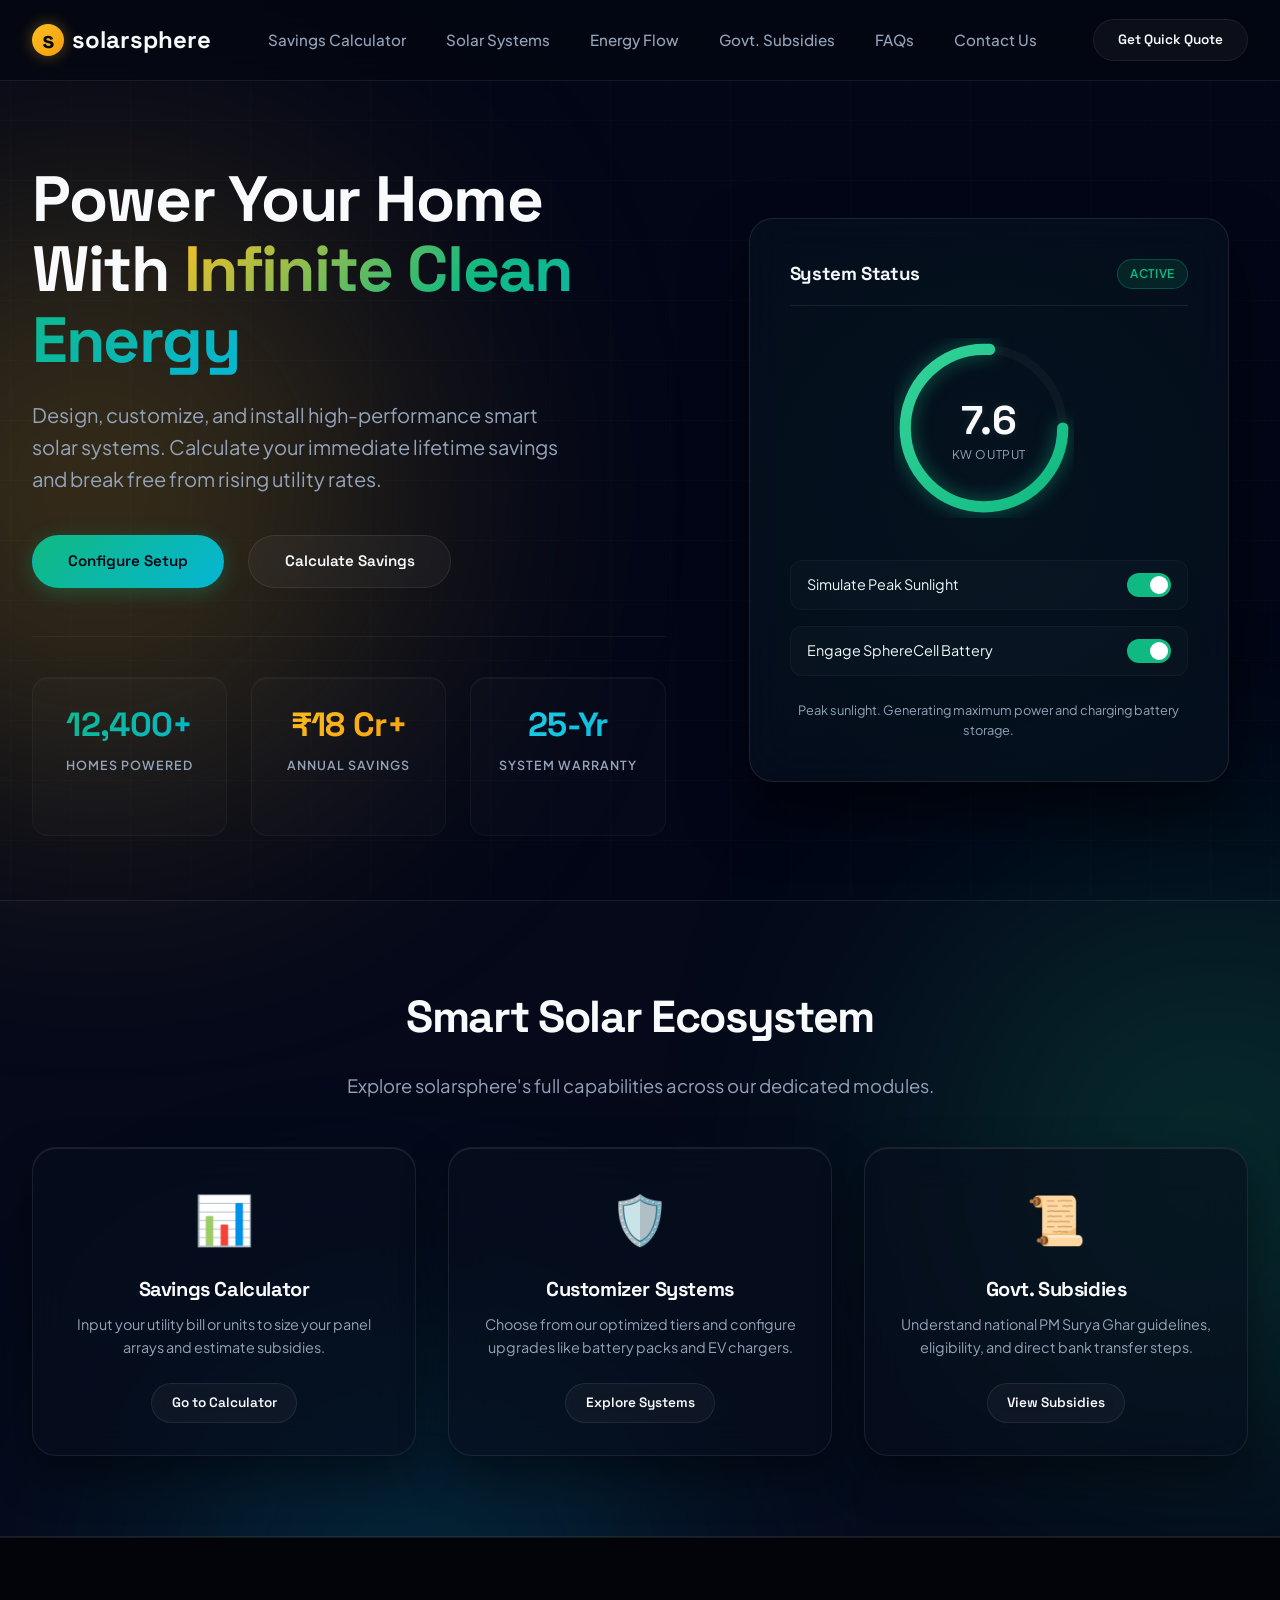
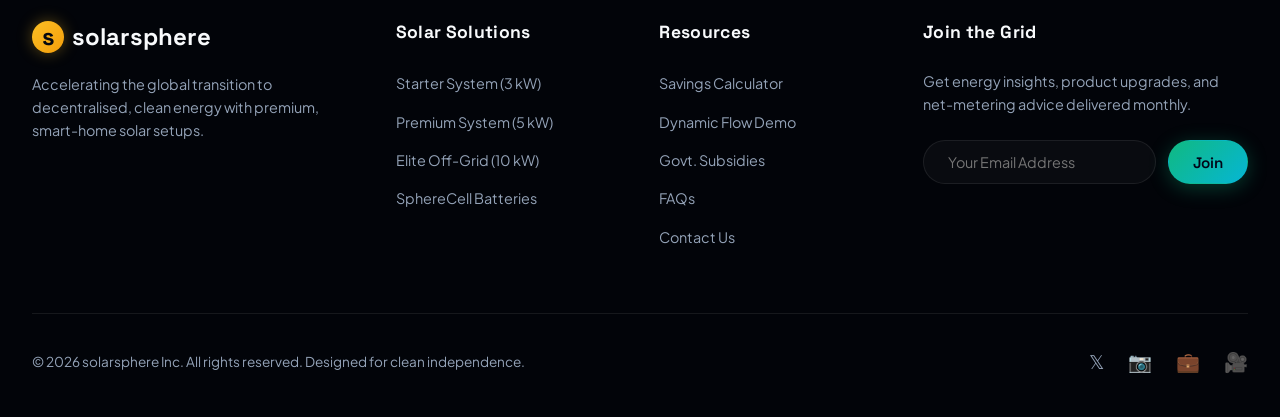
==== commit 8c3d7ea5: "feat: add Contact Us page and integrate in navigation menus" ====
--- a/index.html
+++ b/index.html
@@ -17,18 +17,19 @@
   <!-- HEADER / NAVIGATION -->
   <header>
     <div class="container nav-container">
-      <a href="index.html" class="logo">
+      <a href="index.html?v=2.0" class="logo">
         <div class="logo-icon">s</div>
         <span>solarsphere</span>
       </a>
       <ul class="nav-links">
-        <li><a href="calculator.html">Savings Calculator</a></li>
-        <li><a href="configurator.html">Solar Systems</a></li>
-        <li><a href="visualizer.html">Energy Flow</a></li>
-        <li><a href="subsidies.html">Govt. Subsidies</a></li>
-        <li><a href="faq.html">FAQs</a></li>
+        <li><a href="calculator.html?v=2.0">Savings Calculator</a></li>
+        <li><a href="configurator.html?v=2.0">Solar Systems</a></li>
+        <li><a href="visualizer.html?v=2.0">Energy Flow</a></li>
+        <li><a href="subsidies.html?v=2.0">Govt. Subsidies</a></li>
+        <li><a href="faq.html?v=2.0">FAQs</a></li>
+        <li><a href="contact.html?v=2.0">Contact Us</a></li>
       </ul>
-      <a href="calculator.html" class="btn btn-secondary" style="padding: 0.6rem 1.5rem; font-size: 0.85rem;">Get Quick Quote</a>
+      <a href="calculator.html?v=2.0" class="btn btn-secondary" style="padding: 0.6rem 1.5rem; font-size: 0.85rem;">Get Quick Quote</a>
     </div>
   </header>
 
@@ -40,8 +41,8 @@
         <p>Design, customize, and install high-performance smart solar systems. Calculate your immediate lifetime savings and break free from rising utility rates.</p>
         
         <div class="hero-buttons">
-          <a href="configurator.html" class="btn btn-primary">Configure Setup</a>
-          <a href="calculator.html" class="btn btn-secondary">Calculate Savings</a>
+          <a href="configurator.html?v=2.0" class="btn btn-primary">Configure Setup</a>
+          <a href="calculator.html?v=2.0" class="btn btn-secondary">Calculate Savings</a>
         </div>
 
         <div class="hero-stats">
@@ -120,19 +121,19 @@
           <div style="font-size: 3rem; margin-bottom: 1rem;">📊</div>
           <h3 style="margin-bottom: 0.5rem; font-size: 1.25rem;">Savings Calculator</h3>
           <p style="color: var(--color-text-muted); font-size: 0.9rem; margin-bottom: 1.5rem;">Input your utility bill or units to size your panel arrays and estimate subsidies.</p>
-          <a href="calculator.html" class="btn btn-secondary" style="padding: 0.5rem 1.2rem; font-size: 0.85rem;">Go to Calculator</a>
+          <a href="calculator.html?v=2.0" class="btn btn-secondary" style="padding: 0.5rem 1.2rem; font-size: 0.85rem;">Go to Calculator</a>
         </div>
         <div class="glass-card" style="text-align: center; padding: 2rem;">
           <div style="font-size: 3rem; margin-bottom: 1rem;">🛡️</div>
           <h3 style="margin-bottom: 0.5rem; font-size: 1.25rem;">Customizer Systems</h3>
           <p style="color: var(--color-text-muted); font-size: 0.9rem; margin-bottom: 1.5rem;">Choose from our optimized tiers and configure upgrades like battery packs and EV chargers.</p>
-          <a href="configurator.html" class="btn btn-secondary" style="padding: 0.5rem 1.2rem; font-size: 0.85rem;">Explore Systems</a>
+          <a href="configurator.html?v=2.0" class="btn btn-secondary" style="padding: 0.5rem 1.2rem; font-size: 0.85rem;">Explore Systems</a>
         </div>
         <div class="glass-card" style="text-align: center; padding: 2rem;">
           <div style="font-size: 3rem; margin-bottom: 1rem;">📜</div>
           <h3 style="margin-bottom: 0.5rem; font-size: 1.25rem;">Govt. Subsidies</h3>
           <p style="color: var(--color-text-muted); font-size: 0.9rem; margin-bottom: 1.5rem;">Understand national PM Surya Ghar guidelines, eligibility, and direct bank transfer steps.</p>
-          <a href="subsidies.html" class="btn btn-secondary" style="padding: 0.5rem 1.2rem; font-size: 0.85rem;">View Subsidies</a>
+          <a href="subsidies.html?v=2.0" class="btn btn-secondary" style="padding: 0.5rem 1.2rem; font-size: 0.85rem;">View Subsidies</a>
         </div>
       </div>
     </div>
@@ -143,7 +144,7 @@
     <div class="container">
       <div class="footer-grid">
         <div class="footer-col">
-          <a href="index.html" class="logo footer-logo">
+          <a href="index.html?v=2.0" class="logo footer-logo">
             <div class="logo-icon">s</div>
             <span>solarsphere</span>
           </a>
@@ -153,20 +154,21 @@
         <div class="footer-col">
           <h4>Solar Solutions</h4>
           <ul class="footer-links">
-            <li><a href="configurator.html">Starter System (3 kW)</a></li>
-            <li><a href="configurator.html">Premium System (5 kW)</a></li>
-            <li><a href="configurator.html">Elite Off-Grid (10 kW)</a></li>
-            <li><a href="configurator.html">SphereCell Batteries</a></li>
+            <li><a href="configurator.html?v=2.0">Starter System (3 kW)</a></li>
+            <li><a href="configurator.html?v=2.0">Premium System (5 kW)</a></li>
+            <li><a href="configurator.html?v=2.0">Elite Off-Grid (10 kW)</a></li>
+            <li><a href="configurator.html?v=2.0">SphereCell Batteries</a></li>
           </ul>
         </div>
 
         <div class="footer-col">
           <h4>Resources</h4>
           <ul class="footer-links">
-            <li><a href="calculator.html">Savings Calculator</a></li>
-            <li><a href="visualizer.html">Dynamic Flow Demo</a></li>
-            <li><a href="subsidies.html">Govt. Subsidies</a></li>
-            <li><a href="faq.html">FAQs</a></li>
+            <li><a href="calculator.html?v=2.0">Savings Calculator</a></li>
+            <li><a href="visualizer.html?v=2.0">Dynamic Flow Demo</a></li>
+            <li><a href="subsidies.html?v=2.0">Govt. Subsidies</a></li>
+            <li><a href="faq.html?v=2.0">FAQs</a></li>
+        <li><a href="contact.html?v=2.0">Contact Us</a></li>
           </ul>
         </div>
 
@@ -195,3 +197,5 @@
   <script src="app.js?v=2.0"></script>
 </body>
 </html>
+
+
--- a/styles.css
+++ b/styles.css
@@ -1999,3 +1999,109 @@
   font-size: 0.88rem;
   line-height: 1.5;
 }
+
+/* --- CONTACT PAGE STYLES --- */
+.contact-grid {
+  display: grid;
+  grid-template-columns: 1fr 1.15fr;
+  gap: 3.5rem;
+  align-items: stretch;
+}
+.contact-info-panel {
+  display: flex;
+  flex-direction: column;
+}
+.contact-card {
+  display: flex;
+  flex-direction: column;
+  gap: 2rem;
+  height: 100%;
+}
+.contact-item {
+  display: flex;
+  gap: 1.25rem;
+  align-items: start;
+}
+.contact-icon-wrapper {
+  background: rgba(251, 191, 36, 0.08);
+  color: var(--solar-gold);
+  width: 46px;
+  height: 46px;
+  border-radius: 12px;
+  display: flex;
+  align-items: center;
+  justify-content: center;
+  font-size: 1.3rem;
+  border: 1px solid rgba(251, 191, 36, 0.15);
+  box-shadow: 0 0 10px rgba(251, 191, 36, 0.05);
+  flex-shrink: 0;
+}
+.contact-item:nth-child(2) .contact-icon-wrapper {
+  background: rgba(16, 185, 129, 0.08);
+  border-color: rgba(16, 185, 129, 0.15);
+  color: var(--electric-emerald);
+}
+.contact-item:nth-child(3) .contact-icon-wrapper {
+  background: rgba(6, 182, 212, 0.08);
+  border-color: rgba(6, 182, 212, 0.15);
+  color: var(--grid-cyan);
+}
+.contact-item:nth-child(4) .contact-icon-wrapper {
+  background: rgba(139, 92, 246, 0.08);
+  border-color: rgba(139, 92, 246, 0.15);
+  color: var(--accent-purple);
+}
+.contact-text-wrapper h4 {
+  font-family: var(--font-title);
+  font-size: 1.05rem;
+  margin-bottom: 0.25rem;
+  color: var(--color-text-main);
+}
+.contact-text-wrapper p {
+  color: var(--color-text-muted);
+  font-size: 0.9rem;
+  line-height: 1.5;
+}
+.contact-text-wrapper a {
+  color: var(--color-text-muted);
+  text-decoration: none;
+  transition: var(--transition-fast);
+}
+.contact-text-wrapper a:hover {
+  color: var(--color-text-main);
+}
+
+.contact-socials-wrapper {
+  display: flex;
+  gap: 1rem;
+  border-top: 1px solid var(--border-light);
+  padding-top: 1.5rem;
+  margin-top: 0.5rem;
+}
+.social-btn {
+  width: 40px;
+  height: 40px;
+  border-radius: 50%;
+  background: rgba(255, 255, 255, 0.02);
+  border: 1px solid var(--border-light);
+  display: flex;
+  align-items: center;
+  justify-content: center;
+  color: var(--color-text-muted);
+  text-decoration: none;
+  font-size: 1rem;
+  transition: var(--transition-smooth);
+}
+.social-btn:hover {
+  background: rgba(255, 255, 255, 0.08);
+  color: var(--color-text-main);
+  border-color: var(--border-light-hover);
+  transform: translateY(-2px);
+}
+
+@media (max-width: 1024px) {
+  .contact-grid {
+    grid-template-columns: 1fr;
+    gap: 3rem;
+  }
+}
